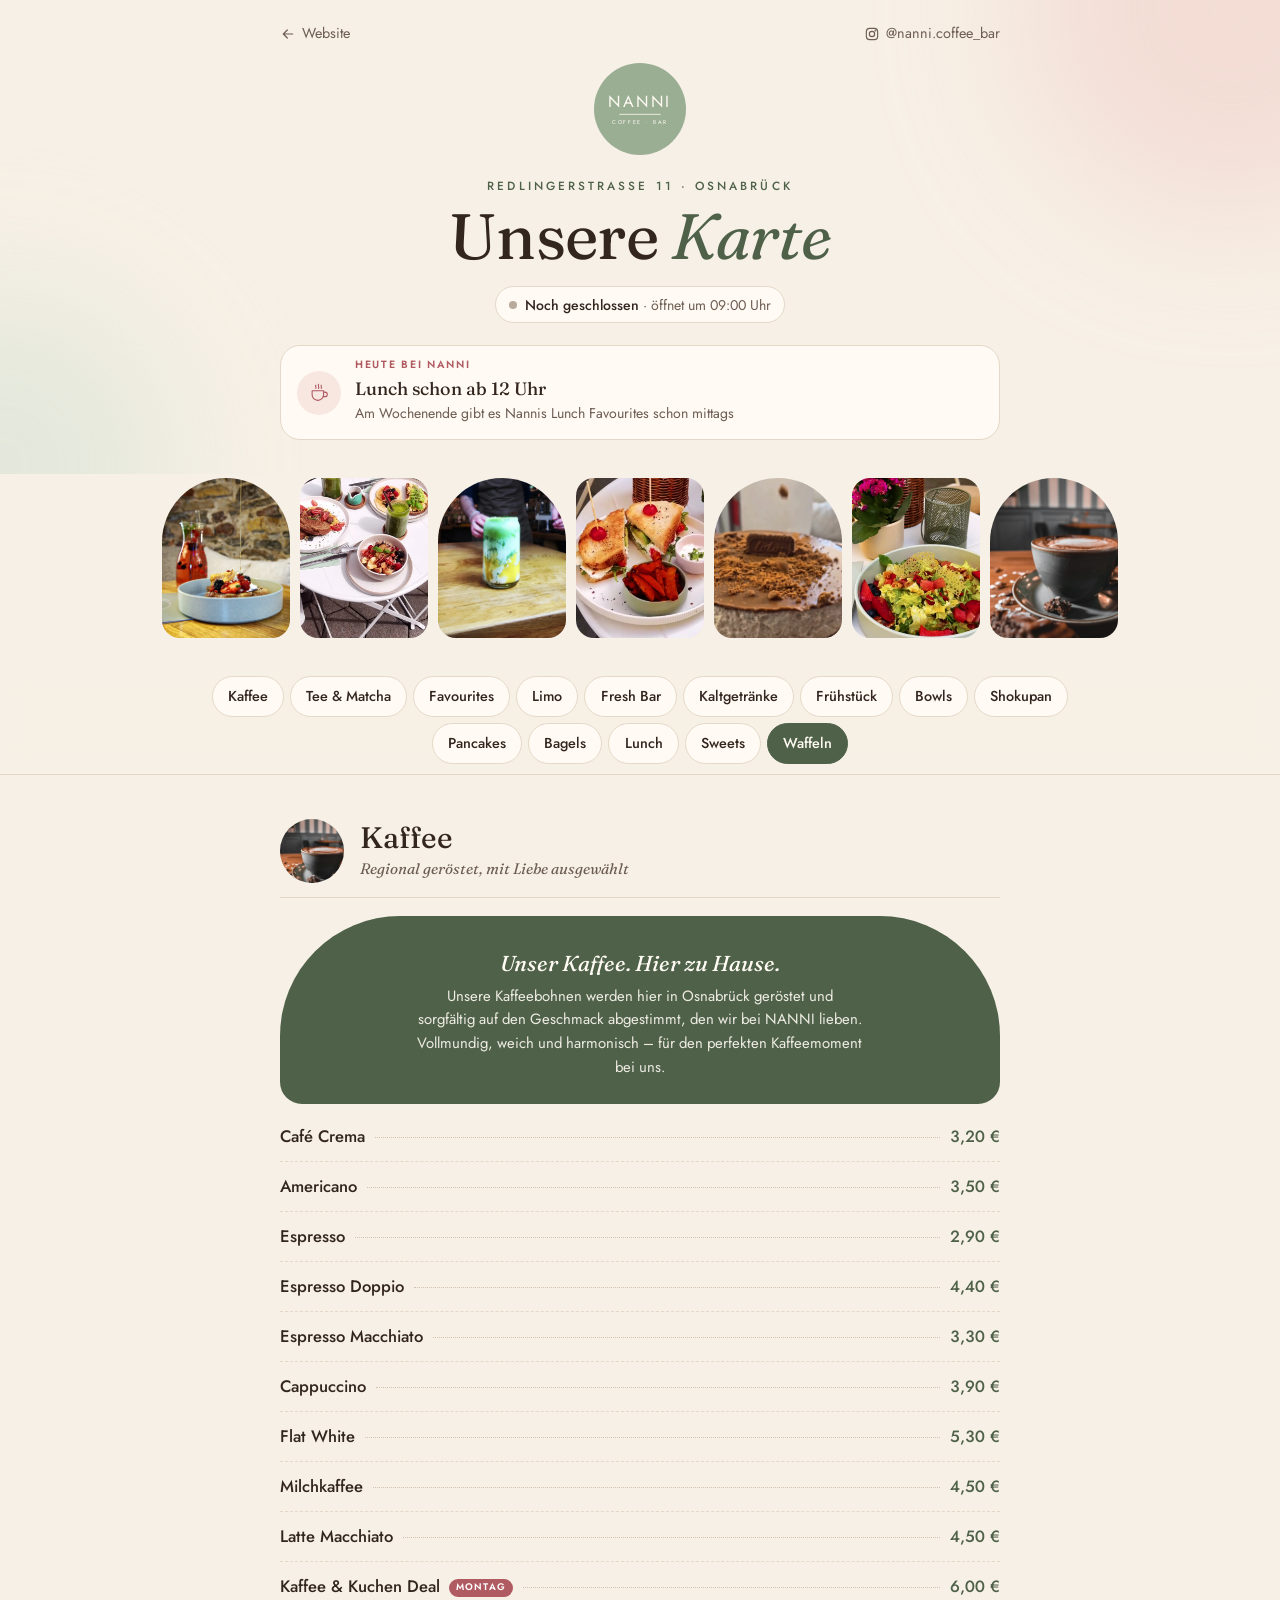
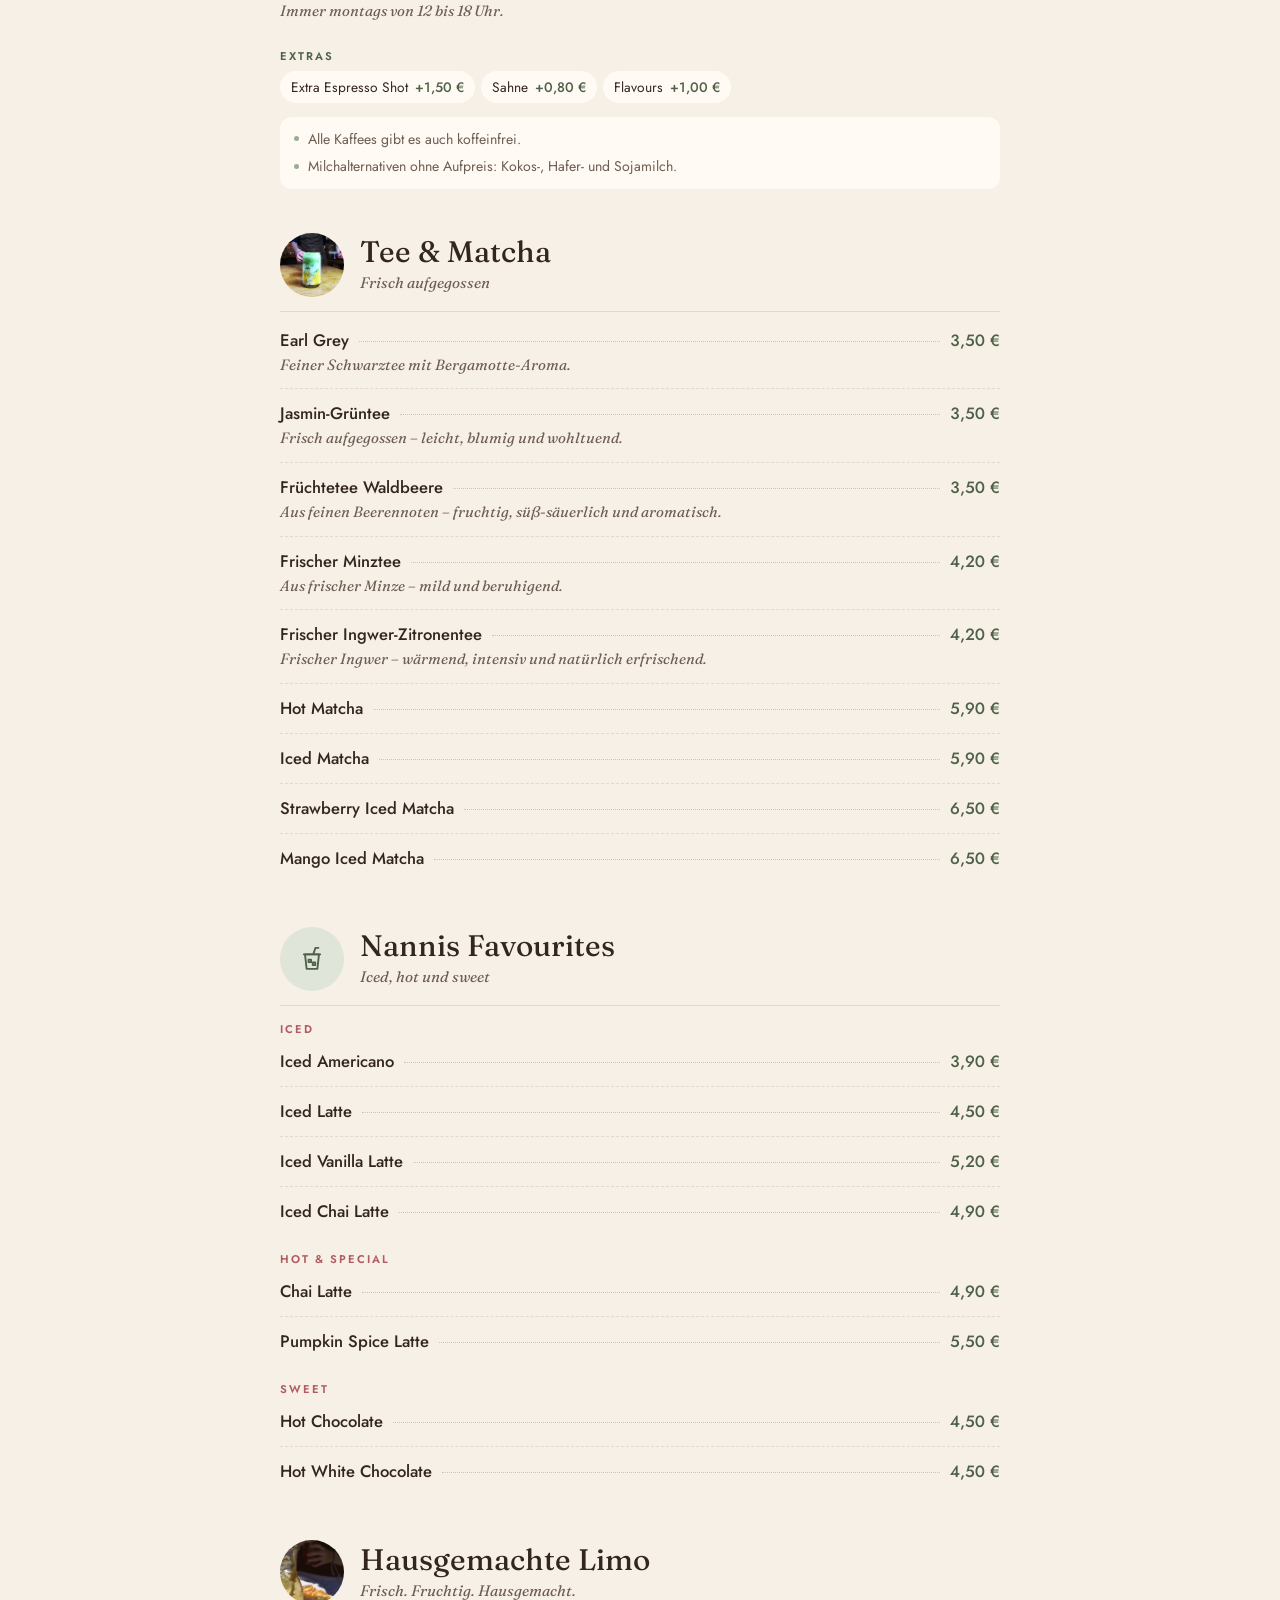
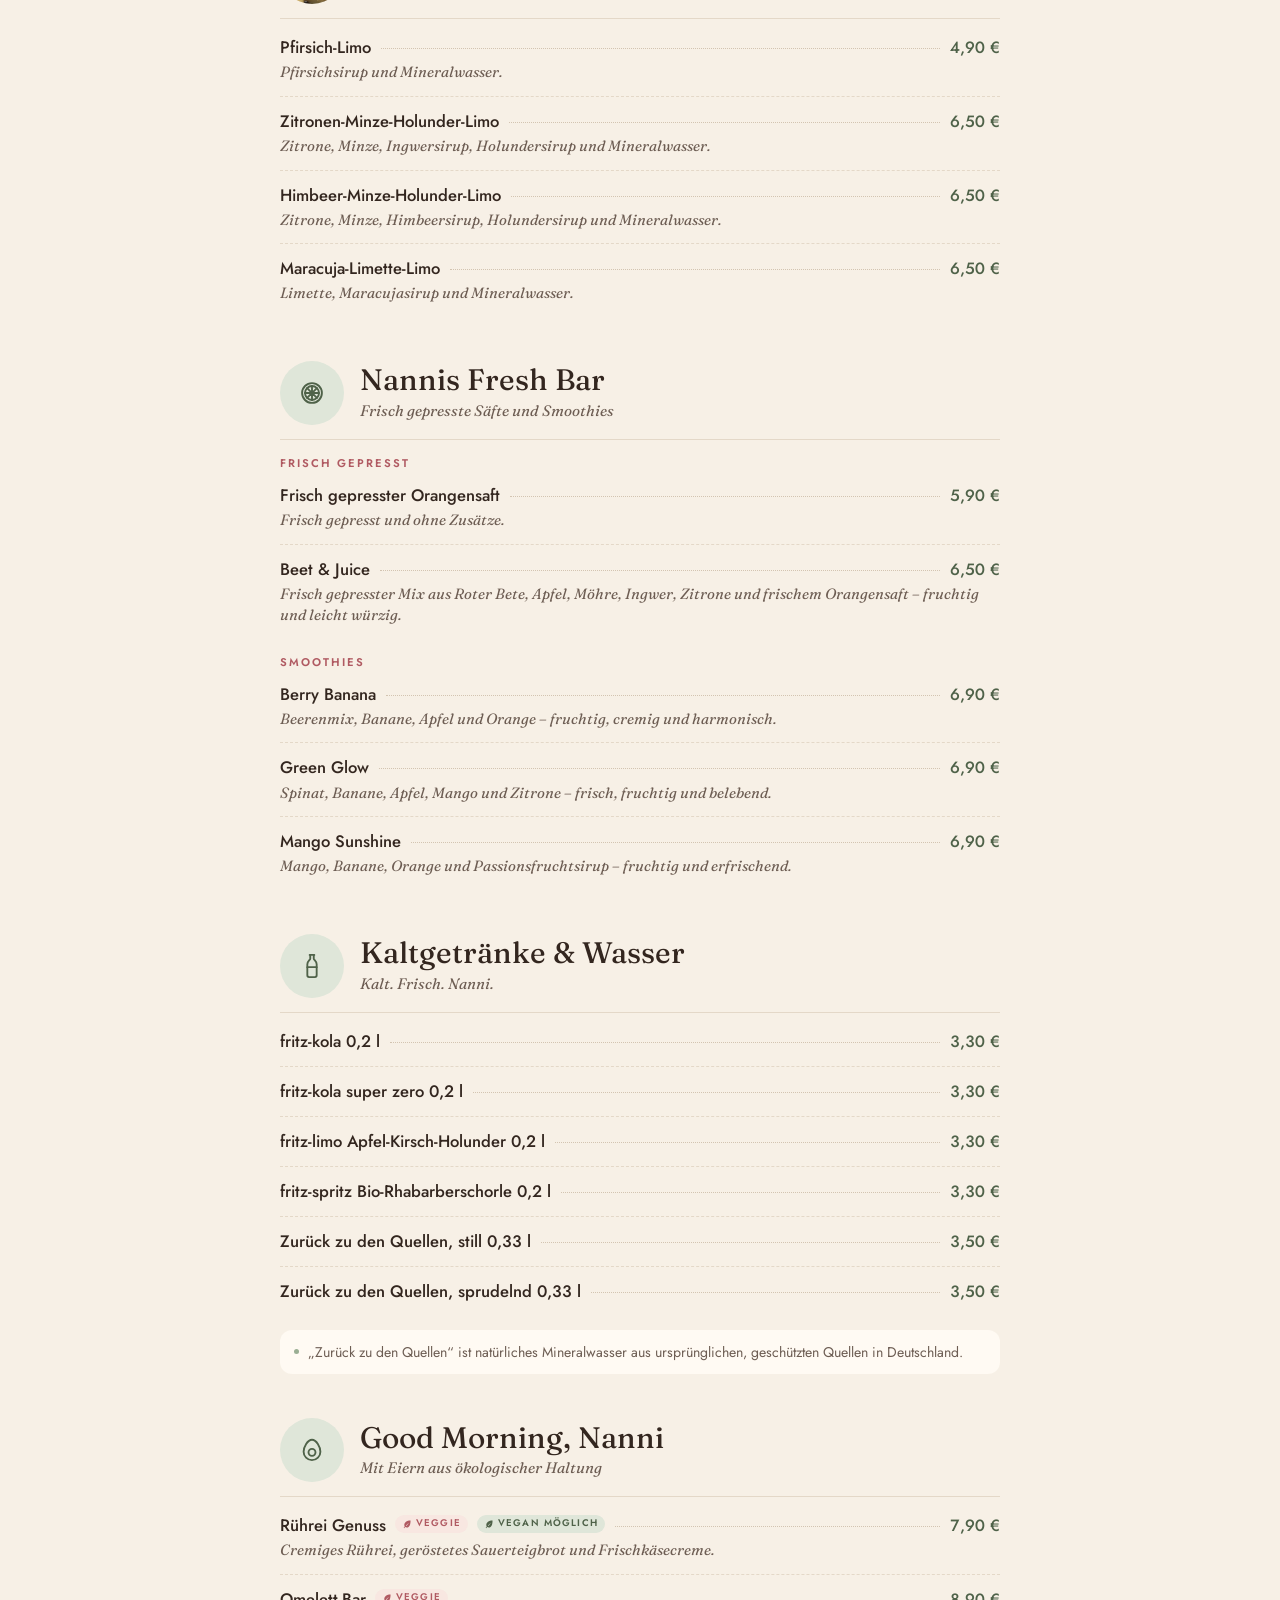
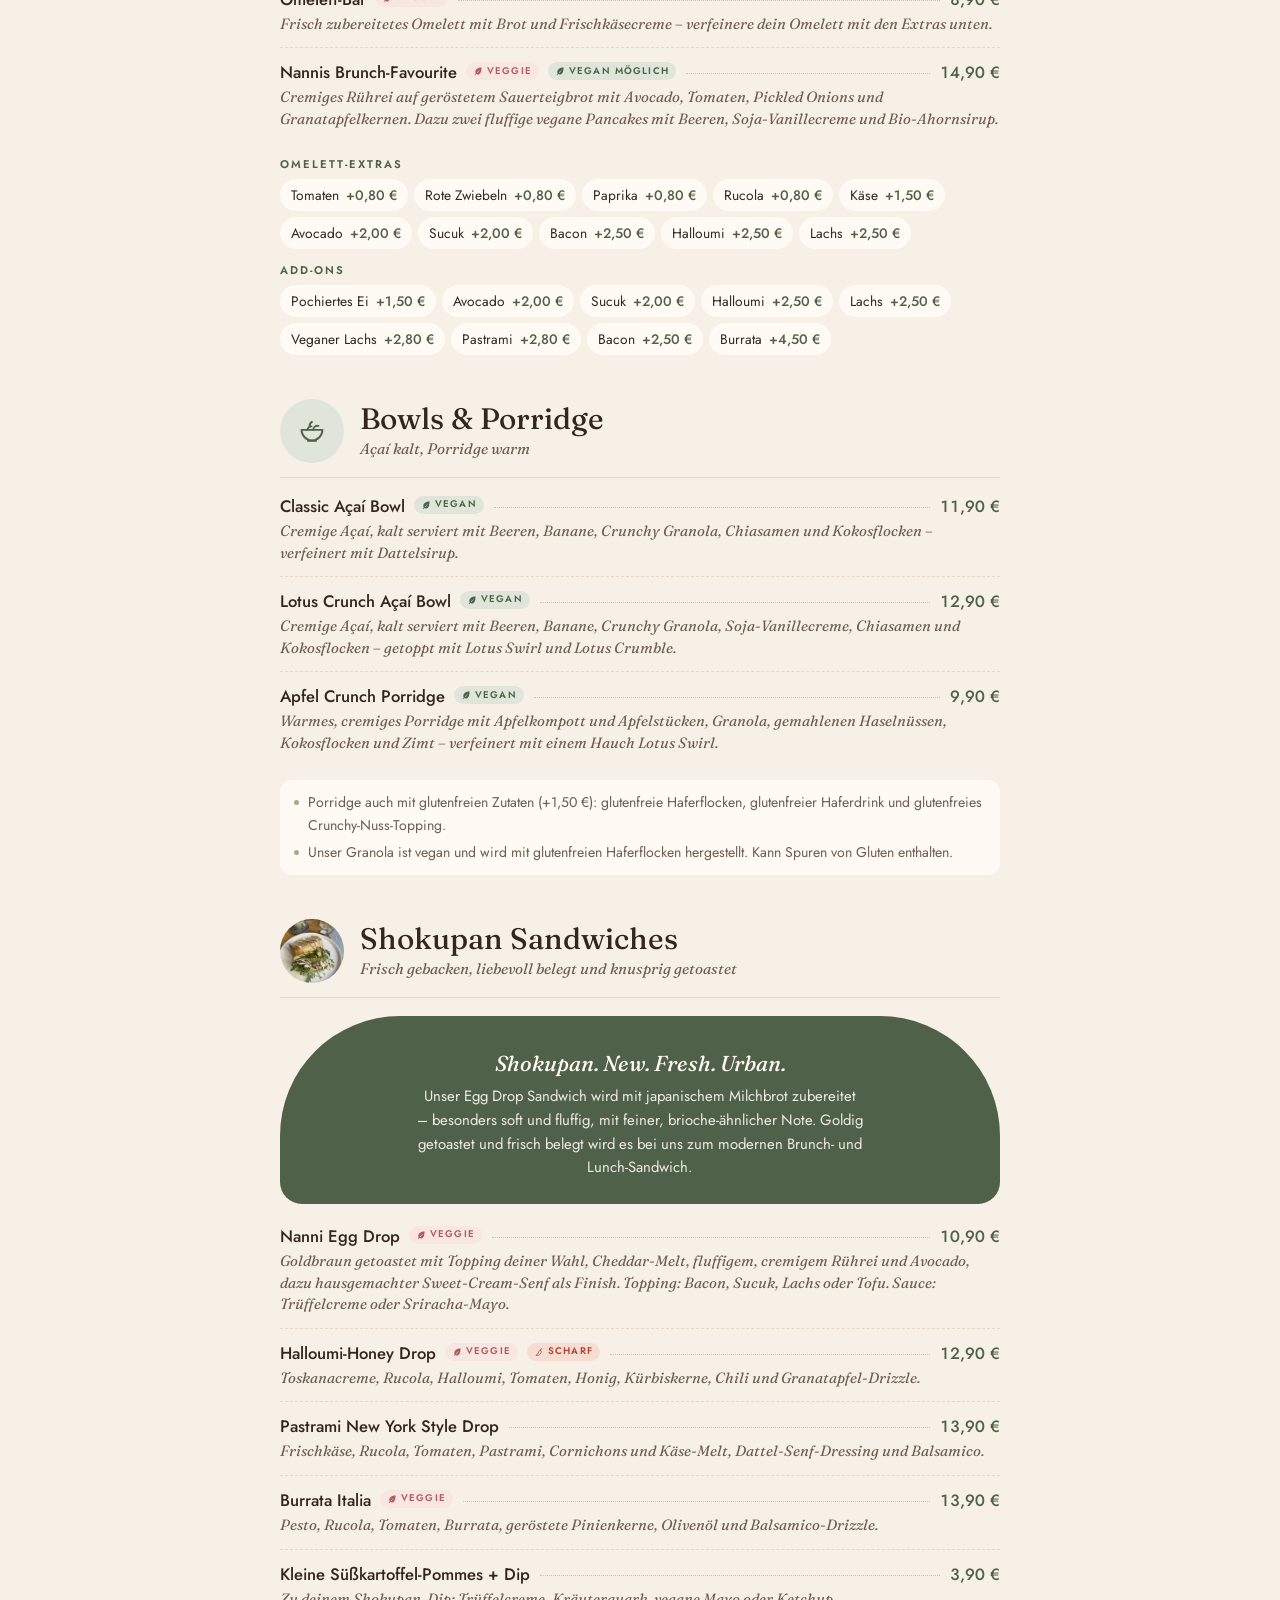
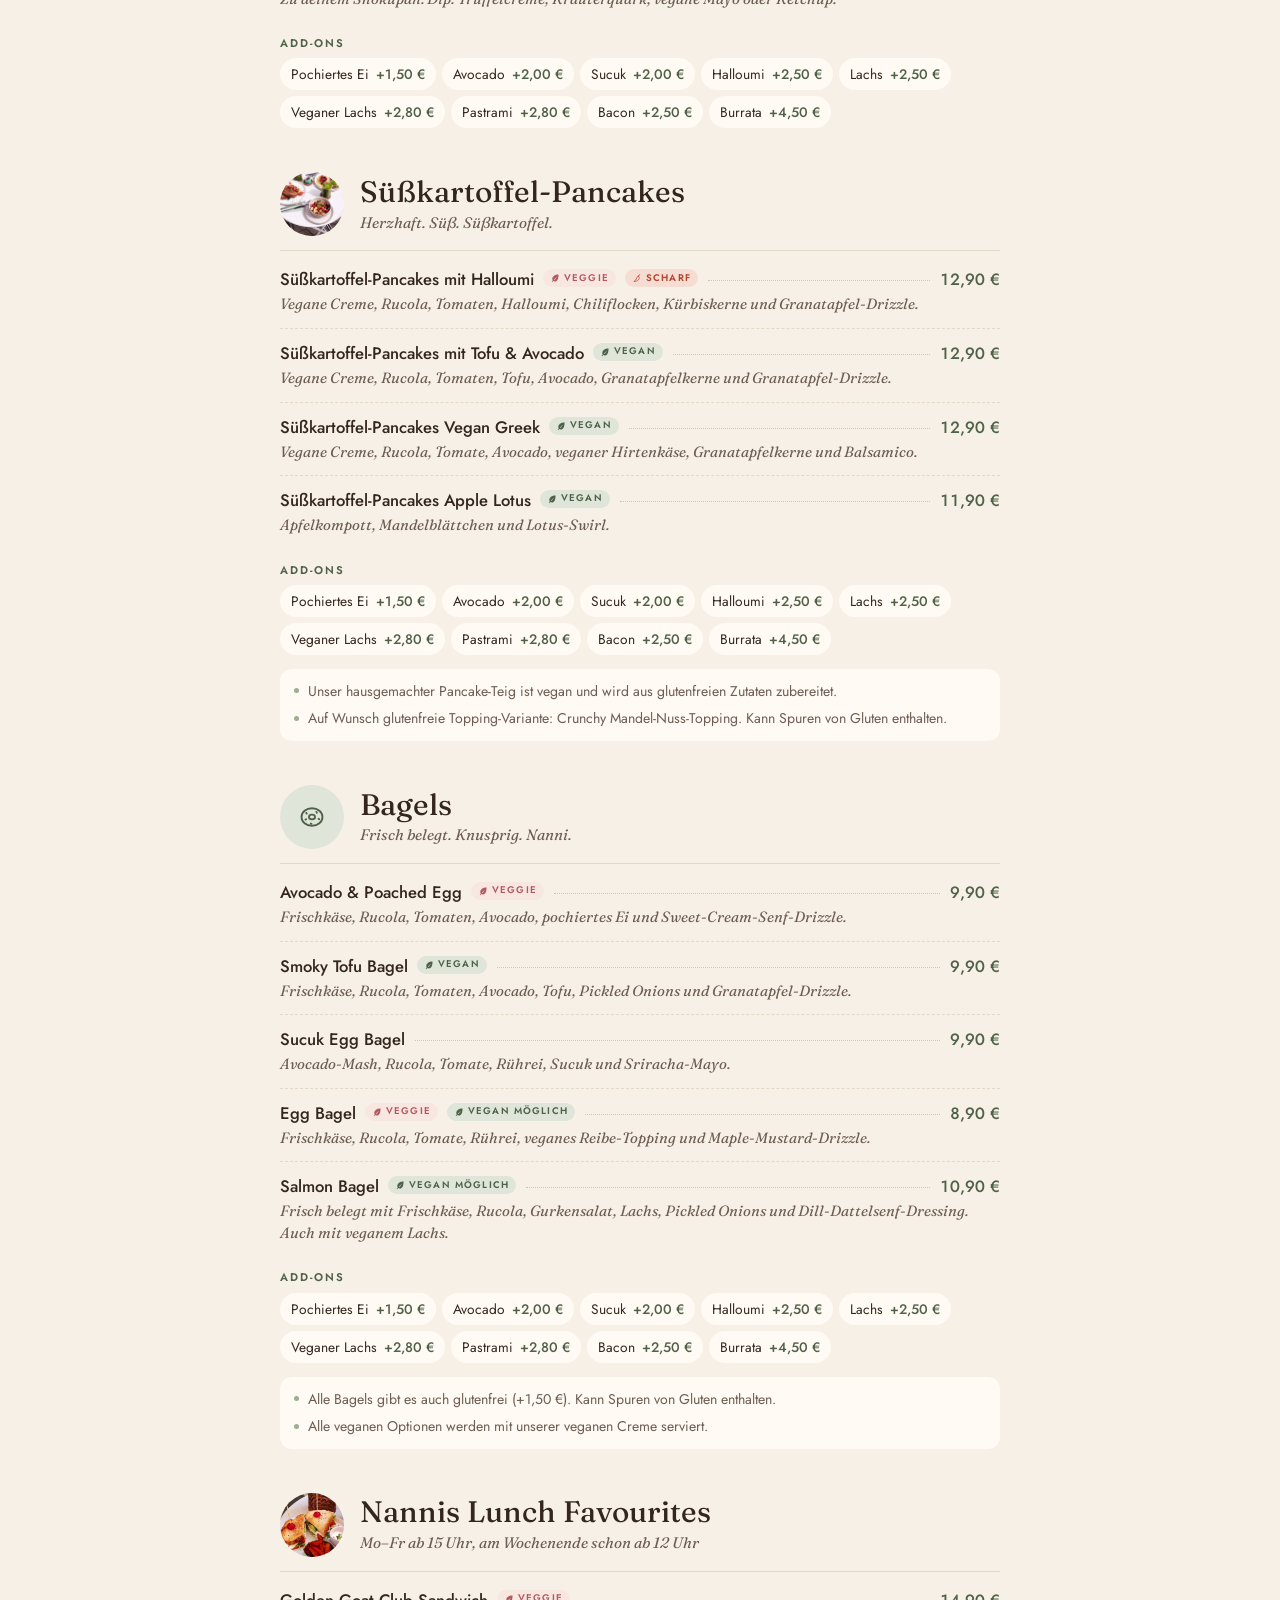
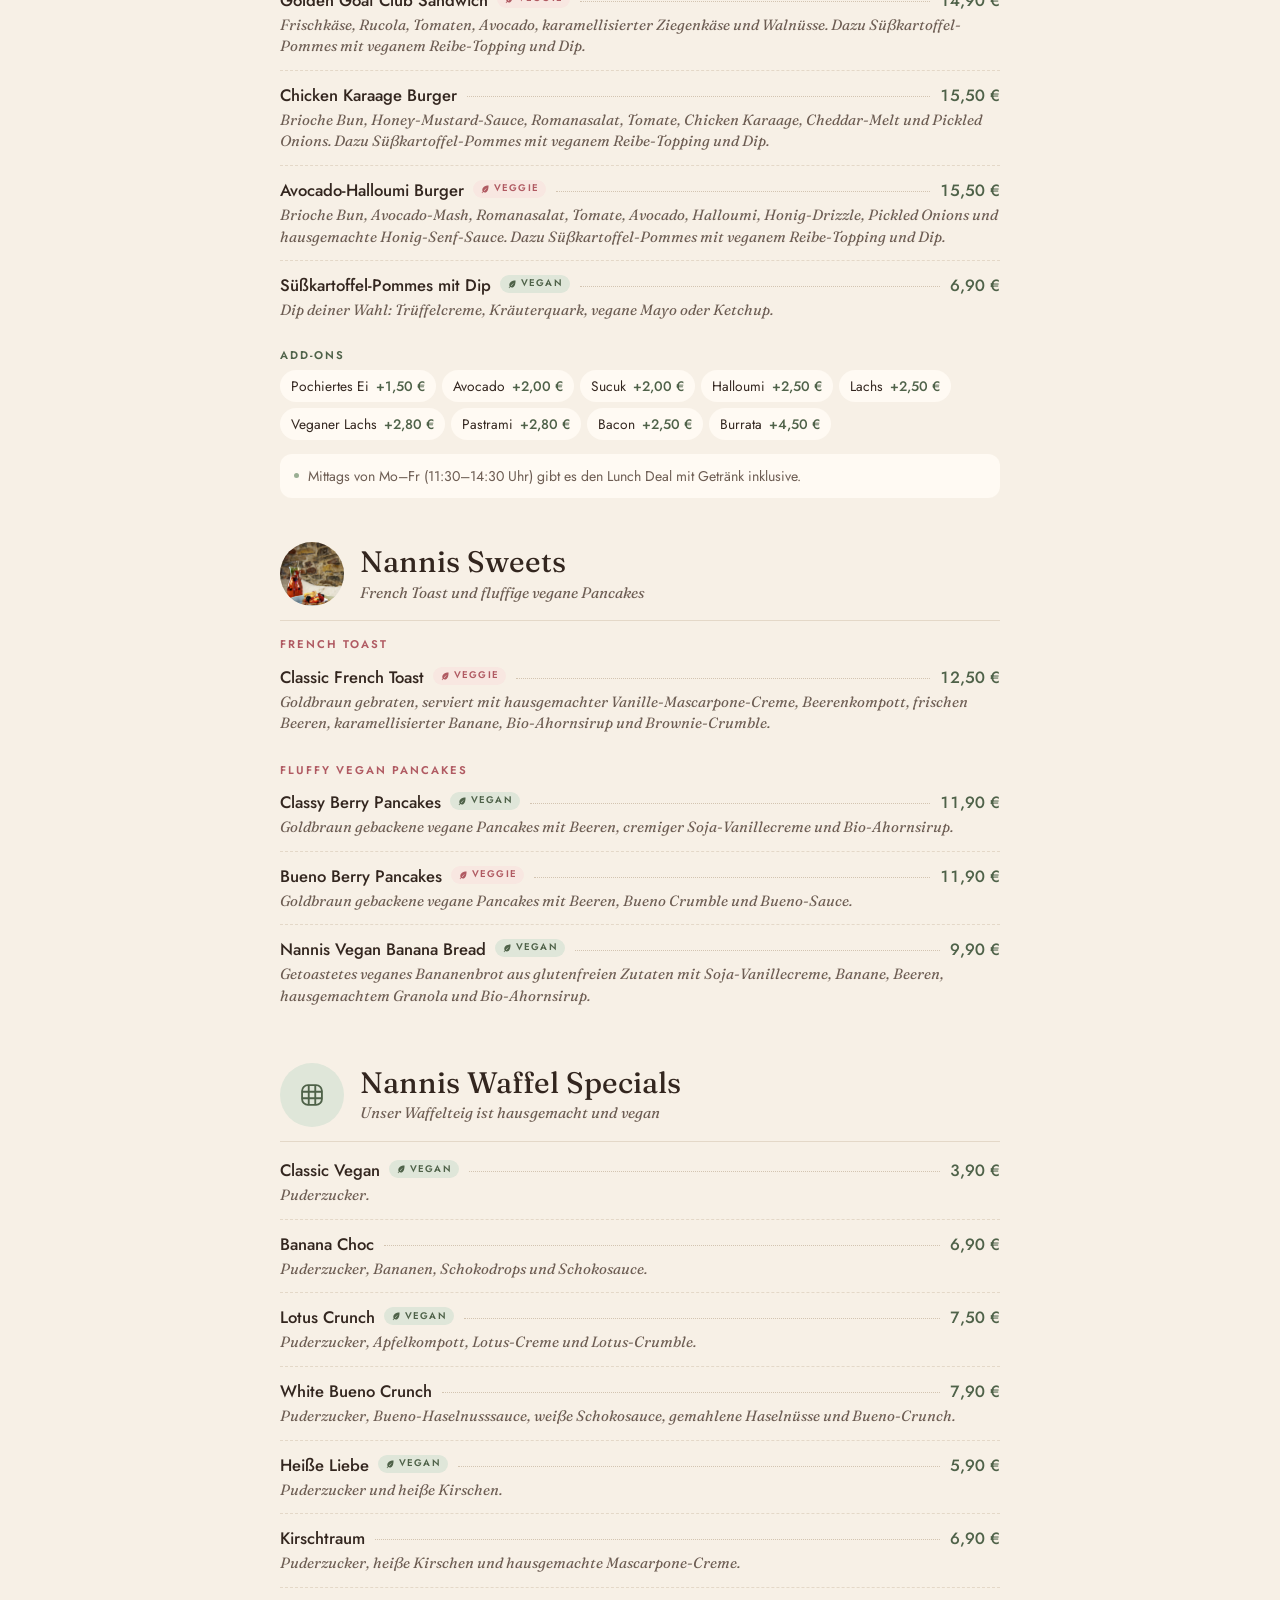
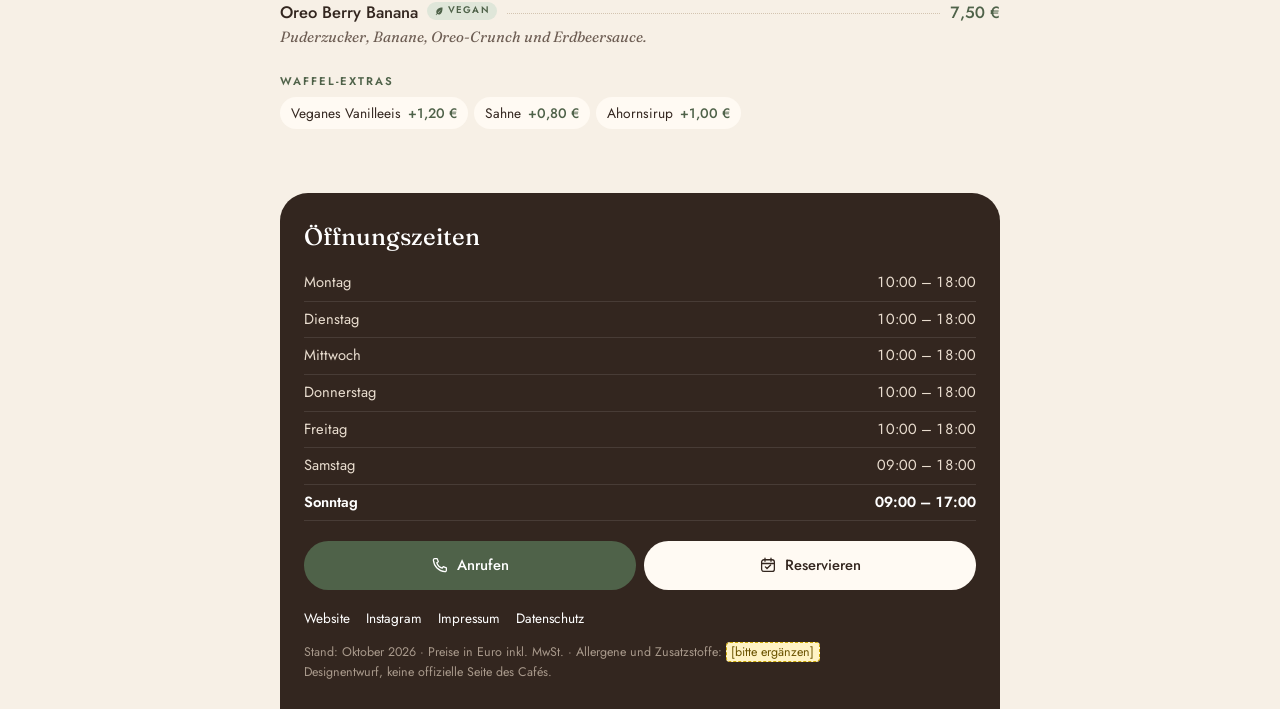
==== tisch/index.html @ dd5cb03d "Weiterleitung /tisch/ für die Tischsticker (QR + NFC) Co-Authored-By: Claude Opus 5.5 <noreply@anthr" ====
<!doctype html>
<html lang="de">
<head>
<meta charset="utf-8">
<meta name="viewport" content="width=device-width, initial-scale=1">
<meta name="robots" content="noindex">
<title>NANNI · Speisekarte</title>
<!--
  Weiterleitung für die Tischsticker (QR-Code + NFC).
  Der Sticker zeigt IMMER auf diese Adresse:
    https://madissna09-arch.github.io/nanni-coffee-bar/tisch/
  Wenn die Karte später woanders liegt, nur ZIEL unten an allen drei Stellen ändern.
  Diese Datei und das Repository nie löschen oder umbenennen, sonst funktionieren die Sticker nicht mehr.
-->
<meta http-equiv="refresh" content="0; url=https://madissna09-arch.github.io/nanni-coffee-bar/karte.html">
<link rel="canonical" href="https://madissna09-arch.github.io/nanni-coffee-bar/karte.html">
<script>location.replace("https://madissna09-arch.github.io/nanni-coffee-bar/karte.html" + location.hash);</script>
<style>
body{margin:0;min-height:100vh;display:flex;align-items:center;justify-content:center;background:#f7f0e6;color:#33261f;font-family:"Jost","Segoe UI",system-ui,sans-serif;text-align:center;padding:24px;box-sizing:border-box}
a{color:#4f6249;font-weight:500}
</style>
</head>
<body>
<p>Die Karte wird geöffnet …<br><a href="https://madissna09-arch.github.io/nanni-coffee-bar/karte.html">Hier tippen, falls nichts passiert</a></p>
</body>
</html>
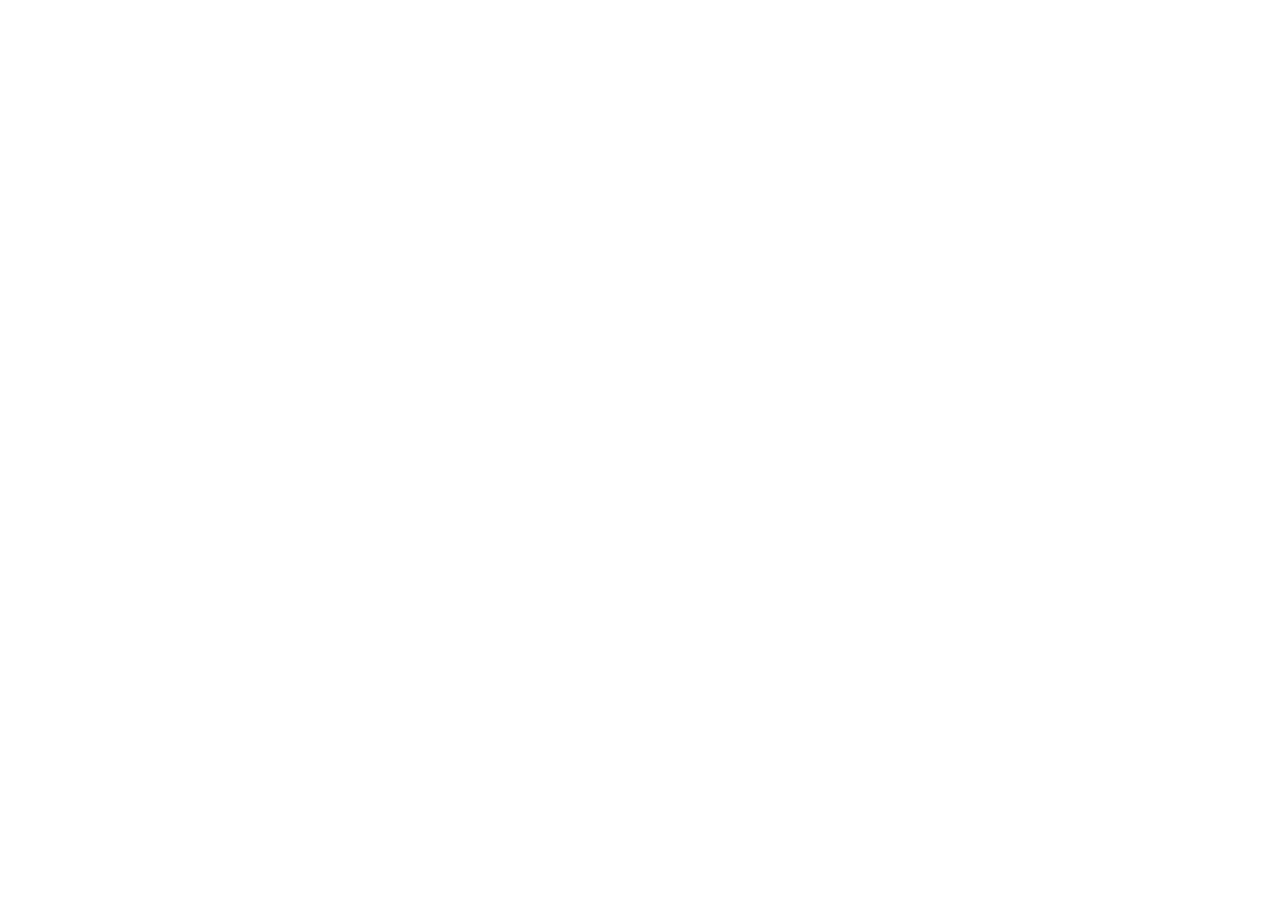
==== commit 74695bb3: "Tischsticker-Weiterleitung auf tabview.netlify.app umgestellt Co-Authored-By: Claude Opus 5.5 <norep" ====
--- a/tisch/index.html
+++ b/tisch/index.html
@@ -12,15 +12,15 @@
   Wenn die Karte später woanders liegt, nur ZIEL unten an allen drei Stellen ändern.
   Diese Datei und das Repository nie löschen oder umbenennen, sonst funktionieren die Sticker nicht mehr.
 -->
-<meta http-equiv="refresh" content="0; url=https://madissna09-arch.github.io/nanni-coffee-bar/karte.html">
-<link rel="canonical" href="https://madissna09-arch.github.io/nanni-coffee-bar/karte.html">
-<script>location.replace("https://madissna09-arch.github.io/nanni-coffee-bar/karte.html" + location.hash);</script>
+<meta http-equiv="refresh" content="0; url=https://tabview.netlify.app/">
+<link rel="canonical" href="https://tabview.netlify.app/">
+<script>location.replace("https://tabview.netlify.app/" + location.hash);</script>
 <style>
 body{margin:0;min-height:100vh;display:flex;align-items:center;justify-content:center;background:#f7f0e6;color:#33261f;font-family:"Jost","Segoe UI",system-ui,sans-serif;text-align:center;padding:24px;box-sizing:border-box}
 a{color:#4f6249;font-weight:500}
 </style>
 </head>
 <body>
-<p>Die Karte wird geöffnet …<br><a href="https://madissna09-arch.github.io/nanni-coffee-bar/karte.html">Hier tippen, falls nichts passiert</a></p>
+<p>Die Karte wird geöffnet …<br><a href="https://tabview.netlify.app/">Hier tippen, falls nichts passiert</a></p>
 </body>
 </html>
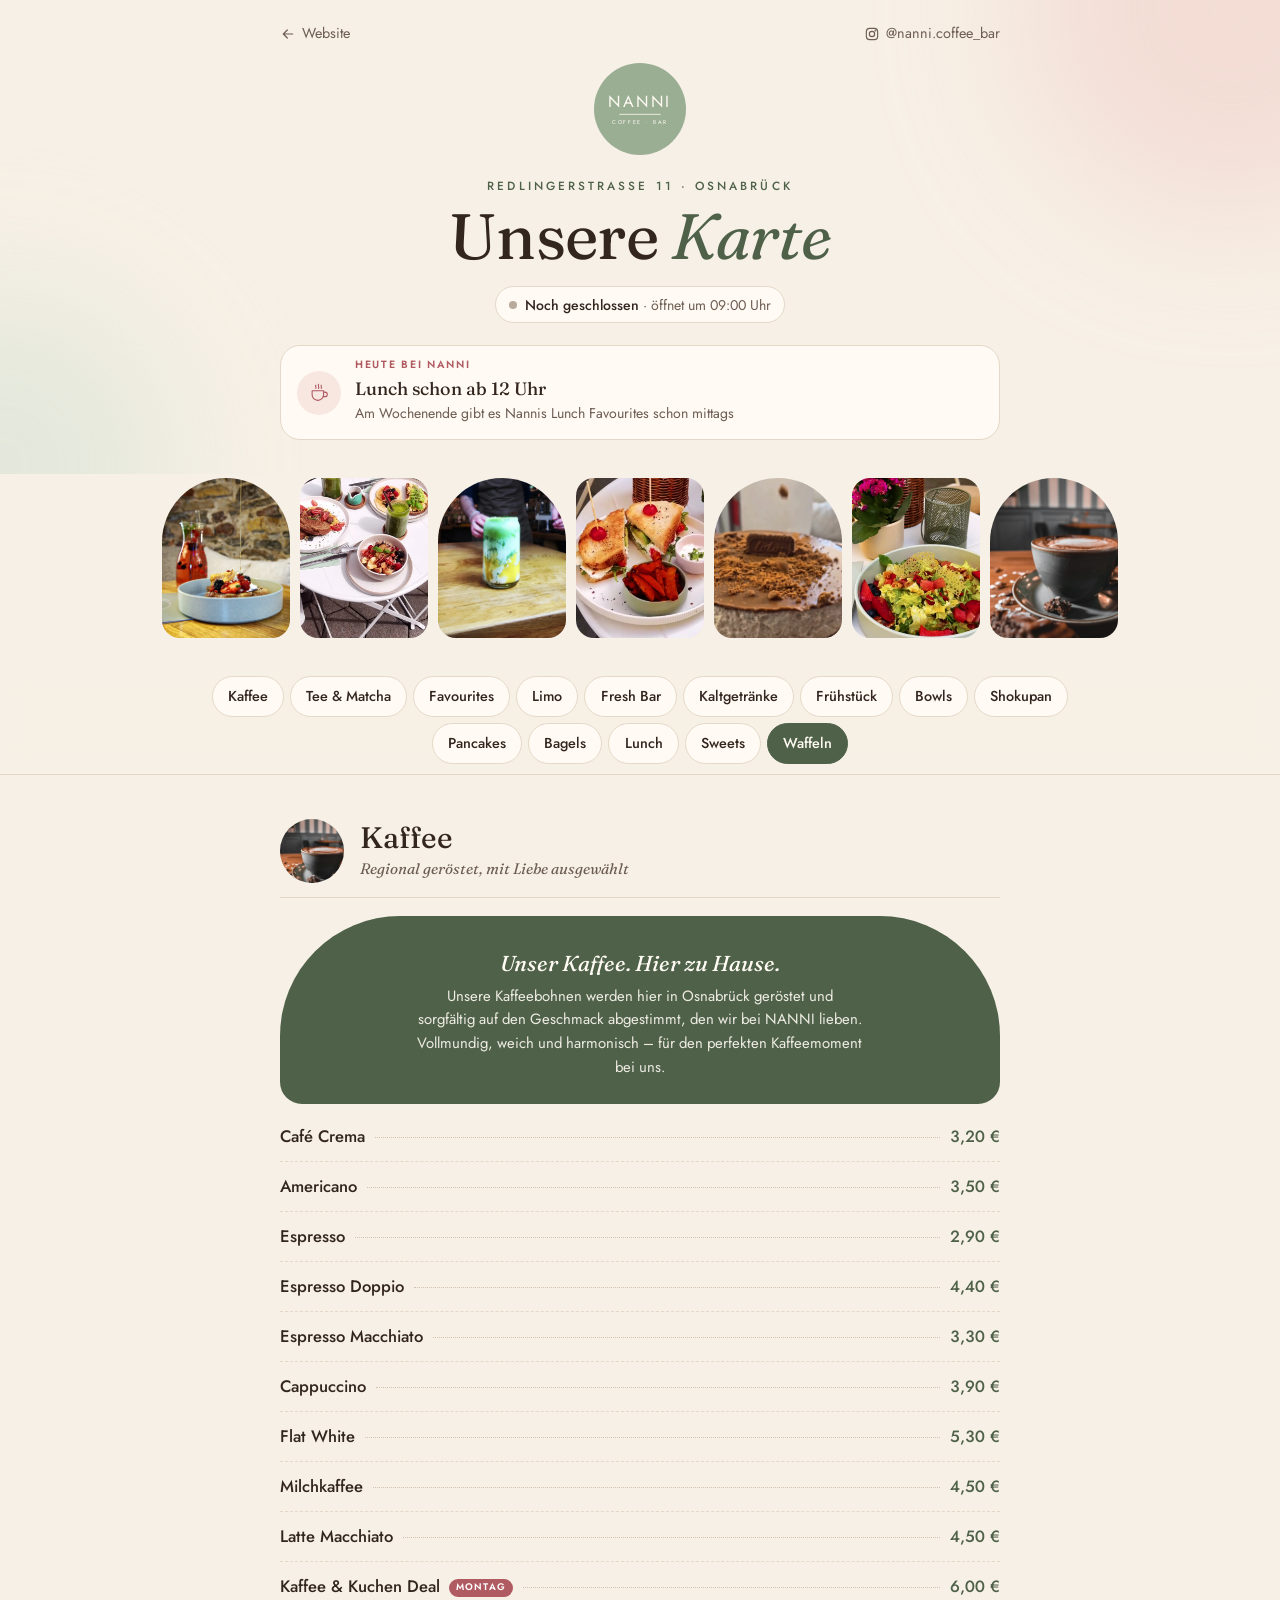
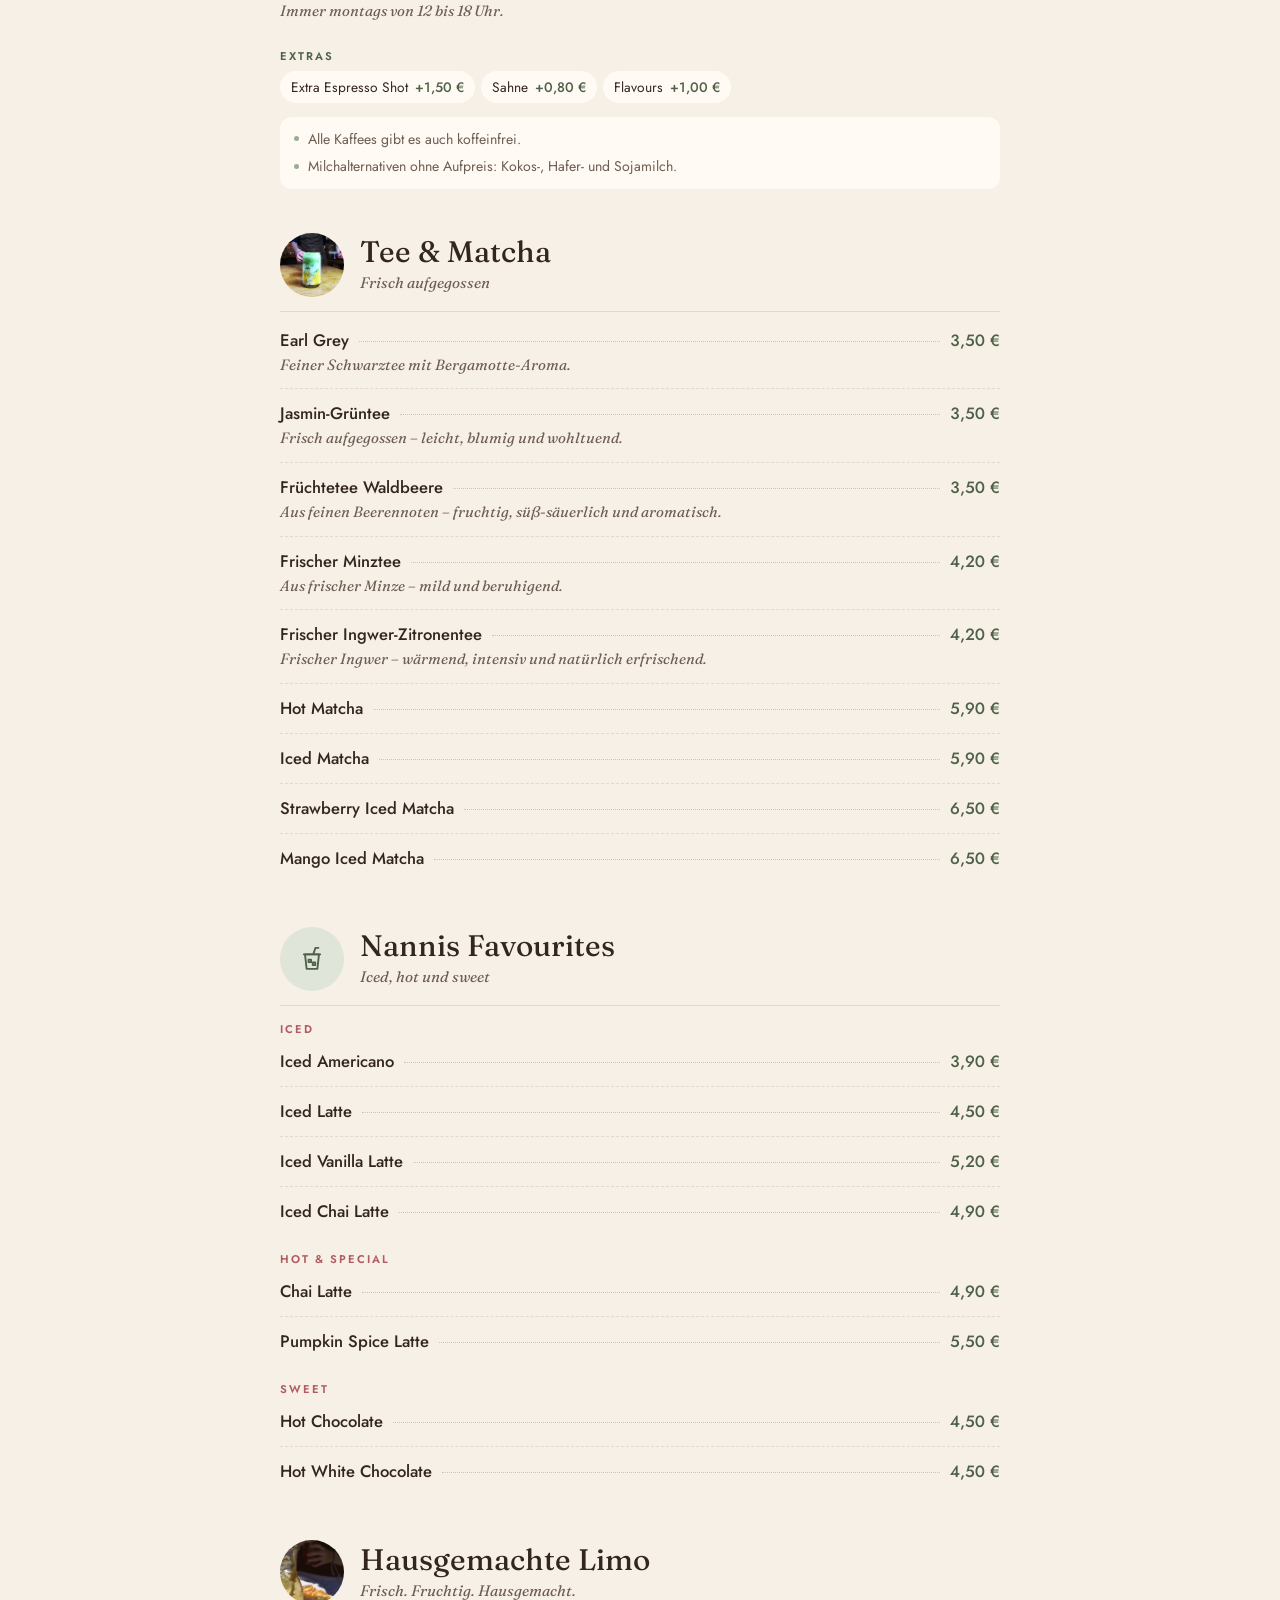
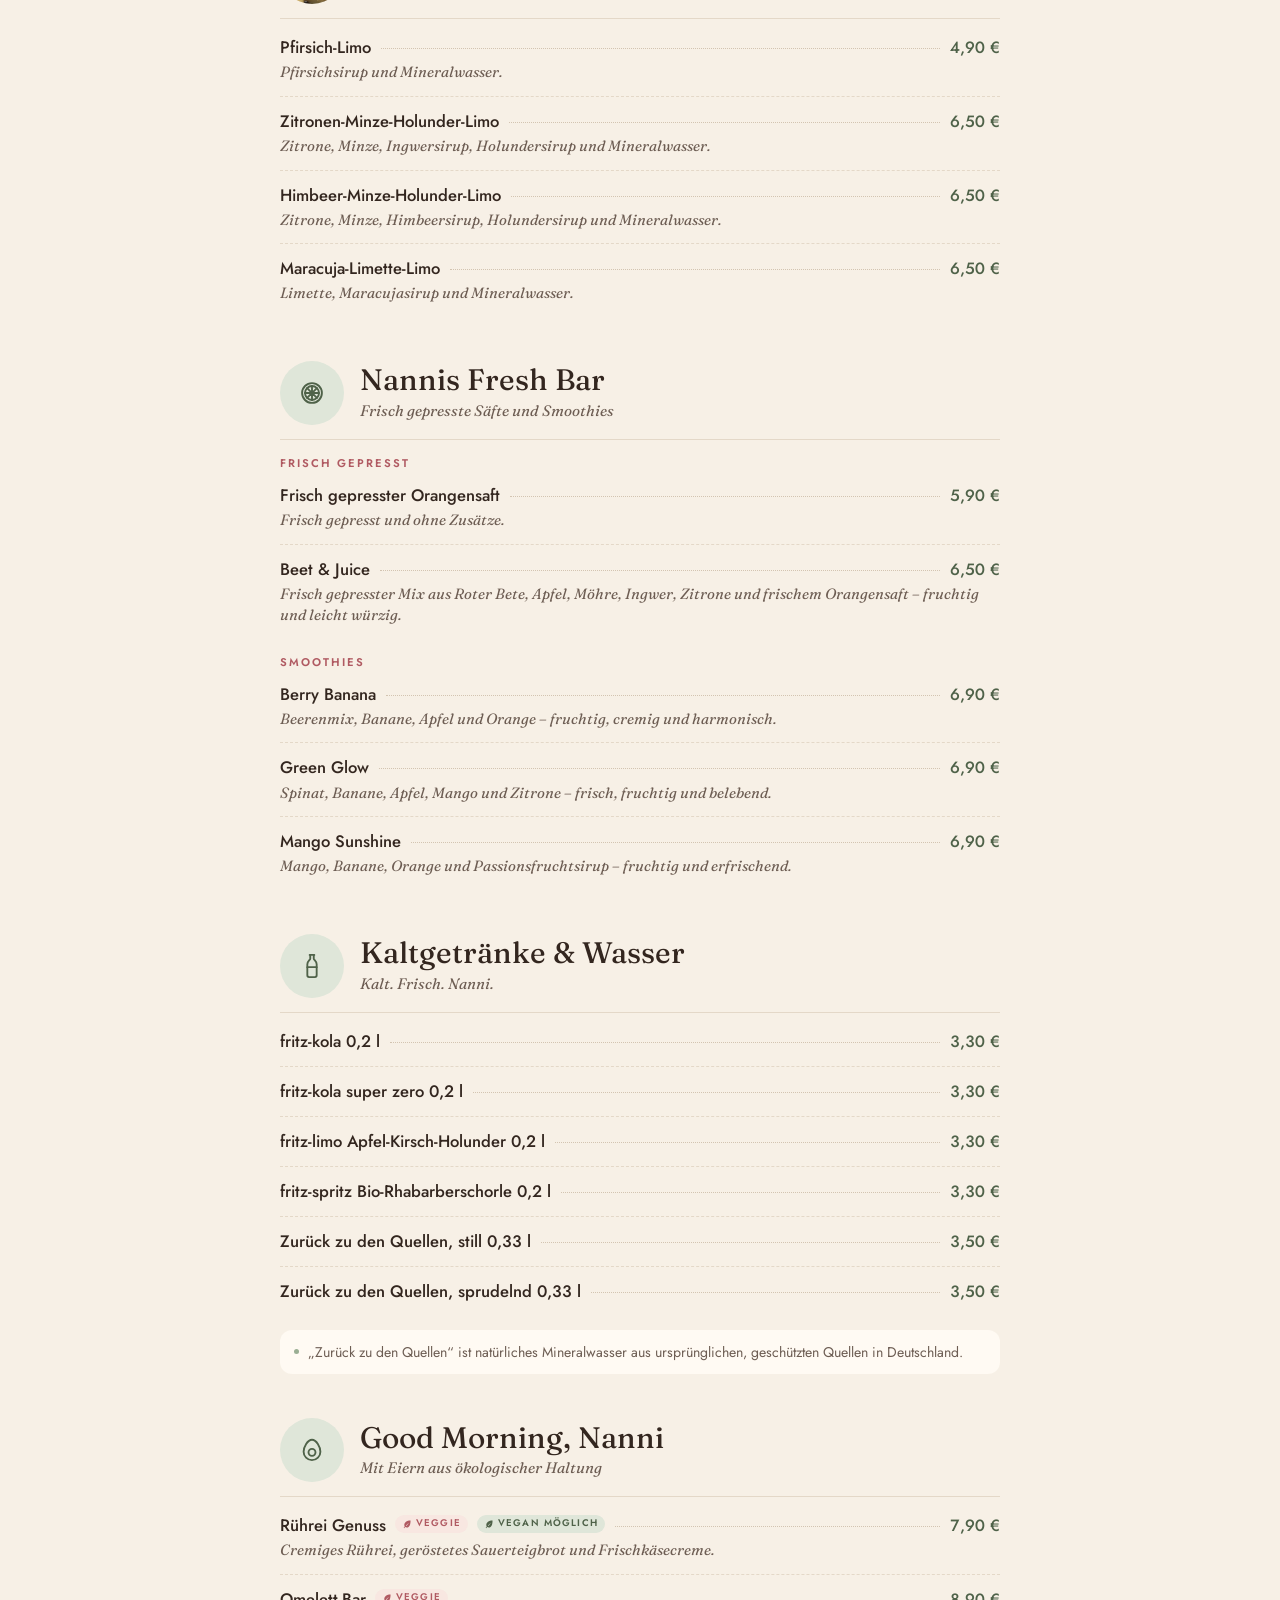
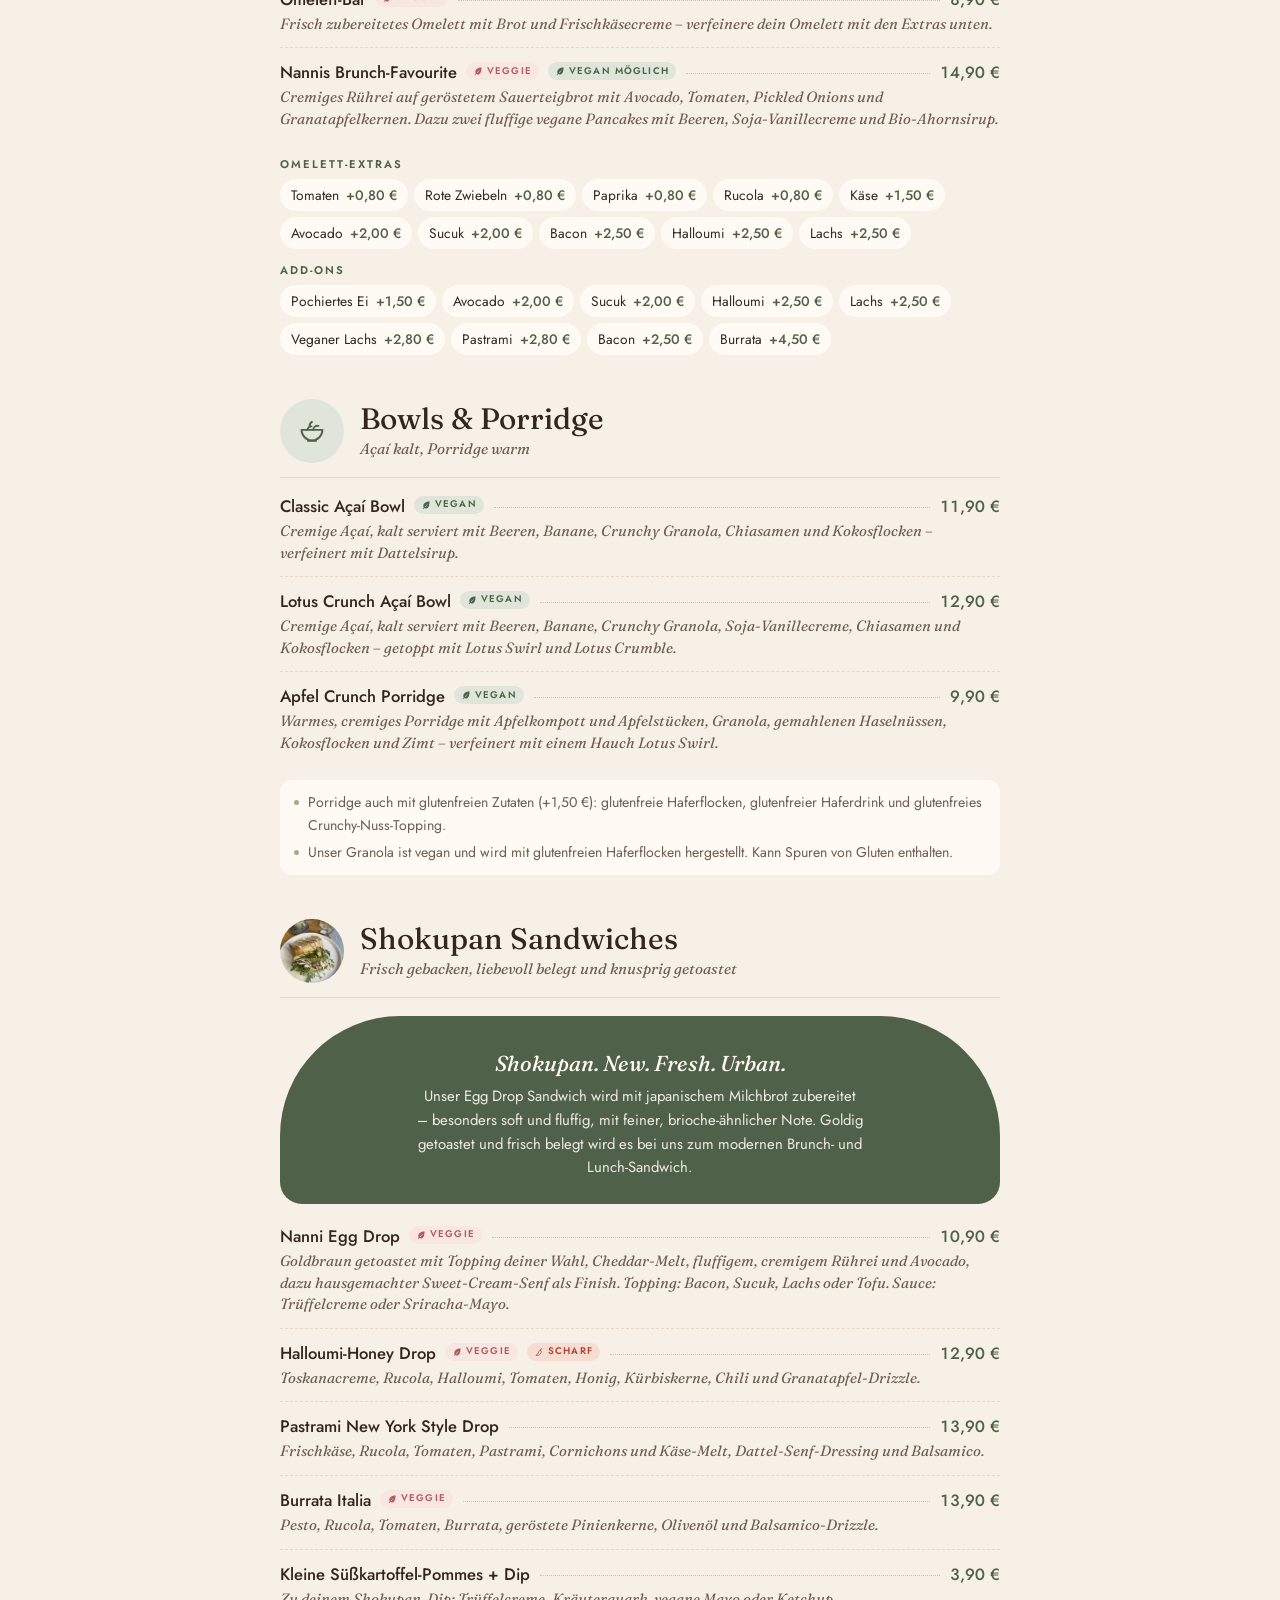
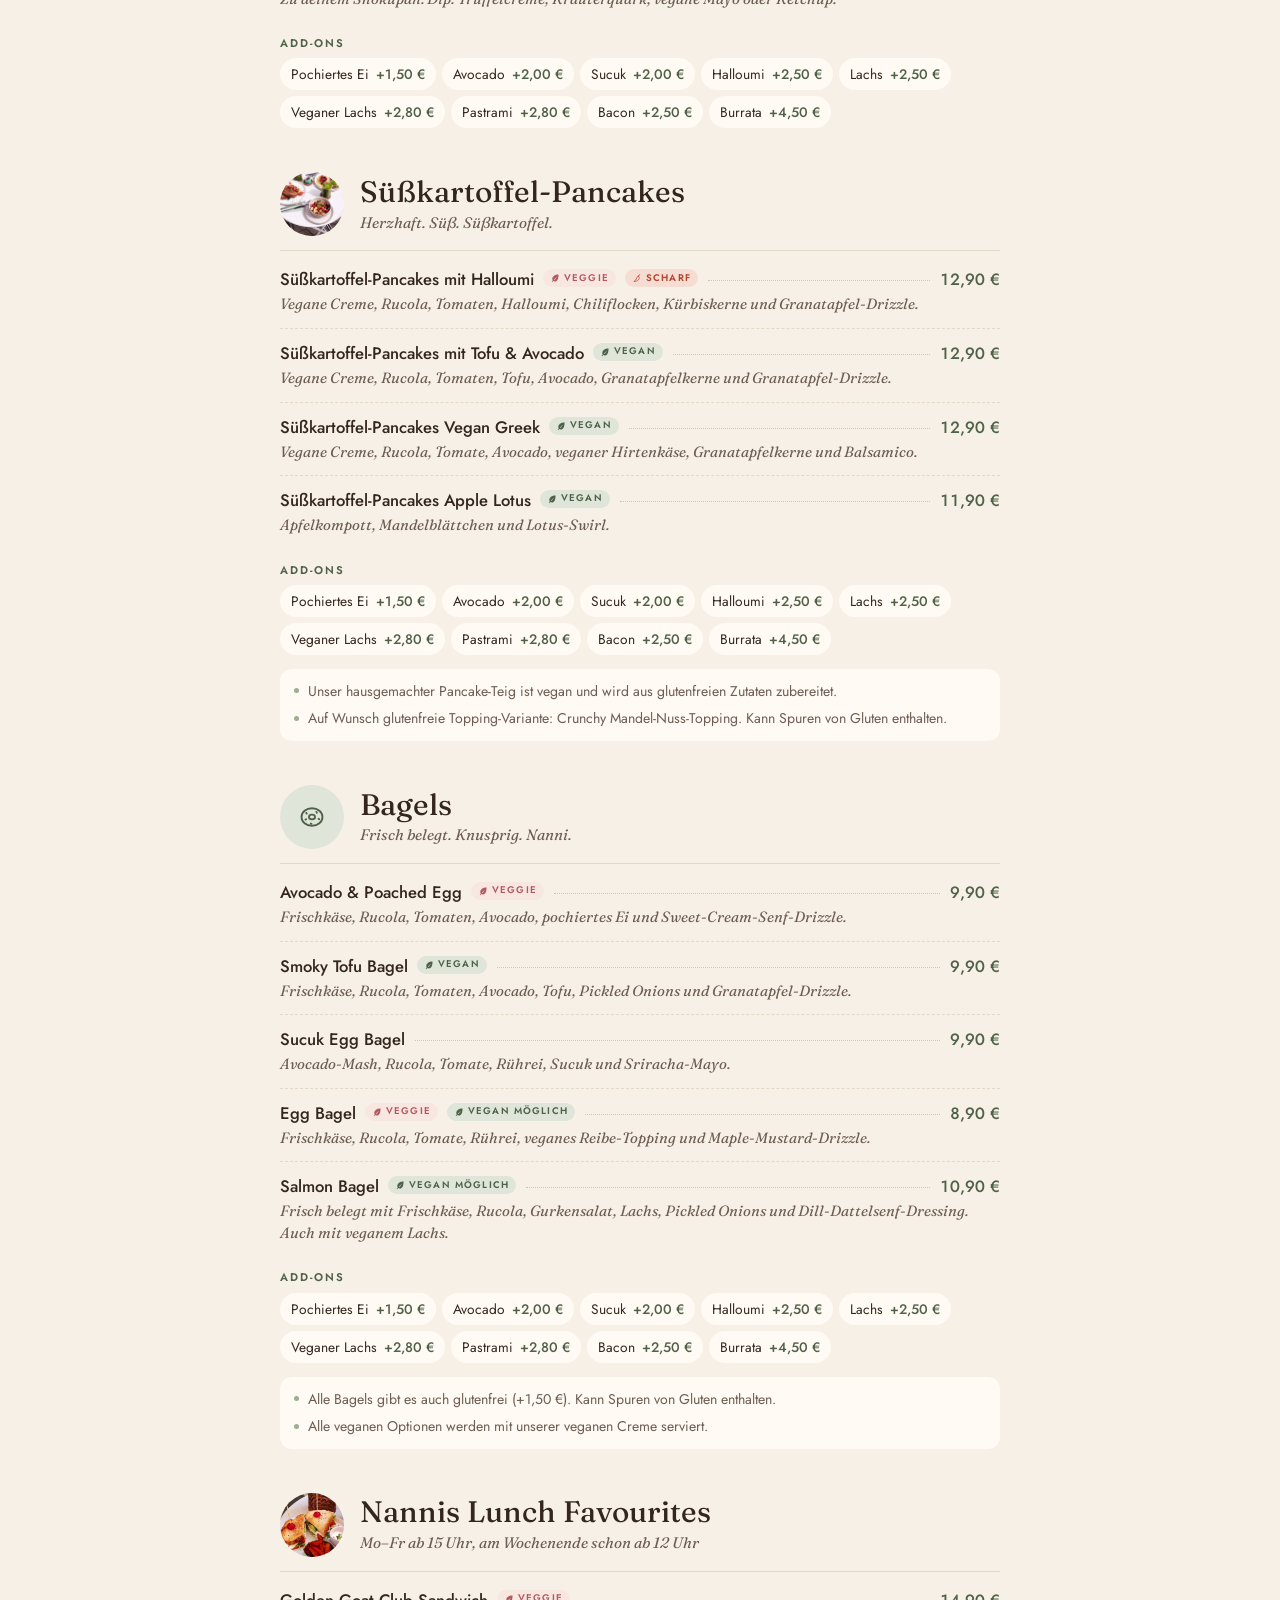
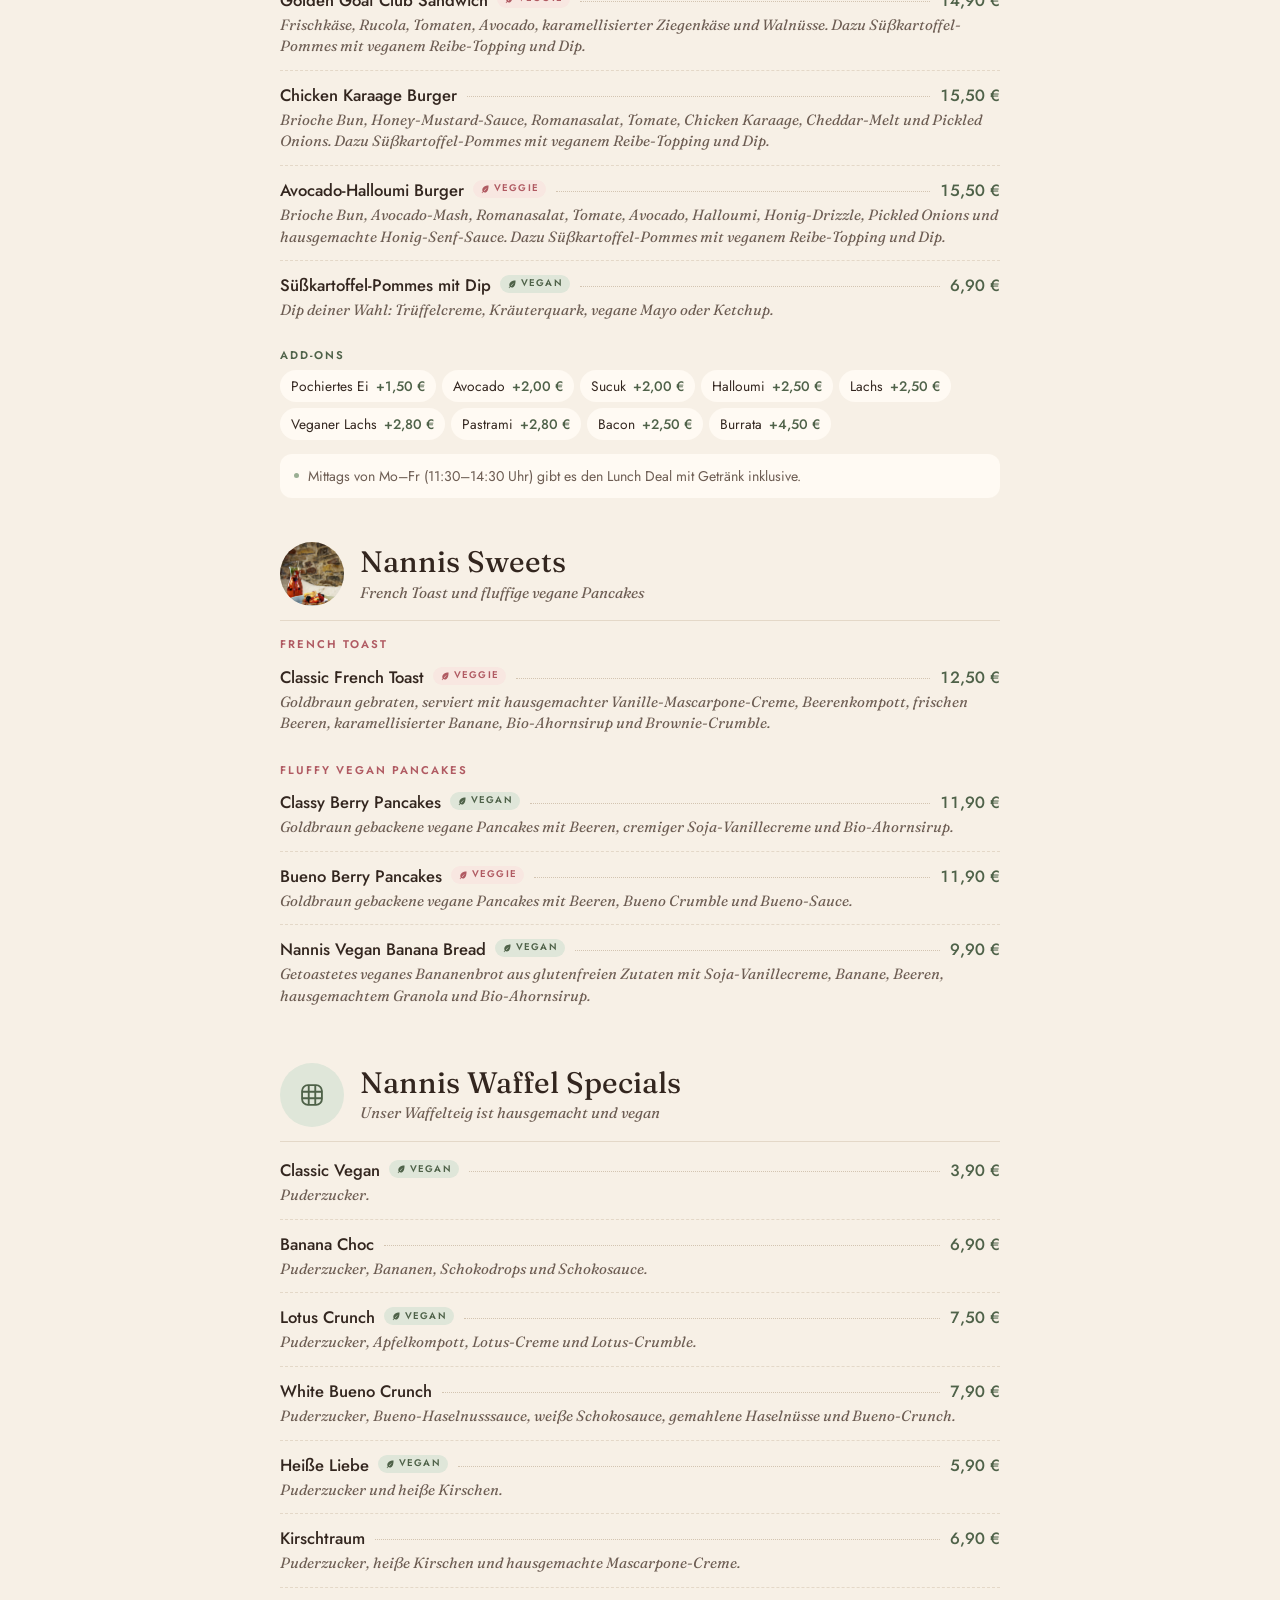
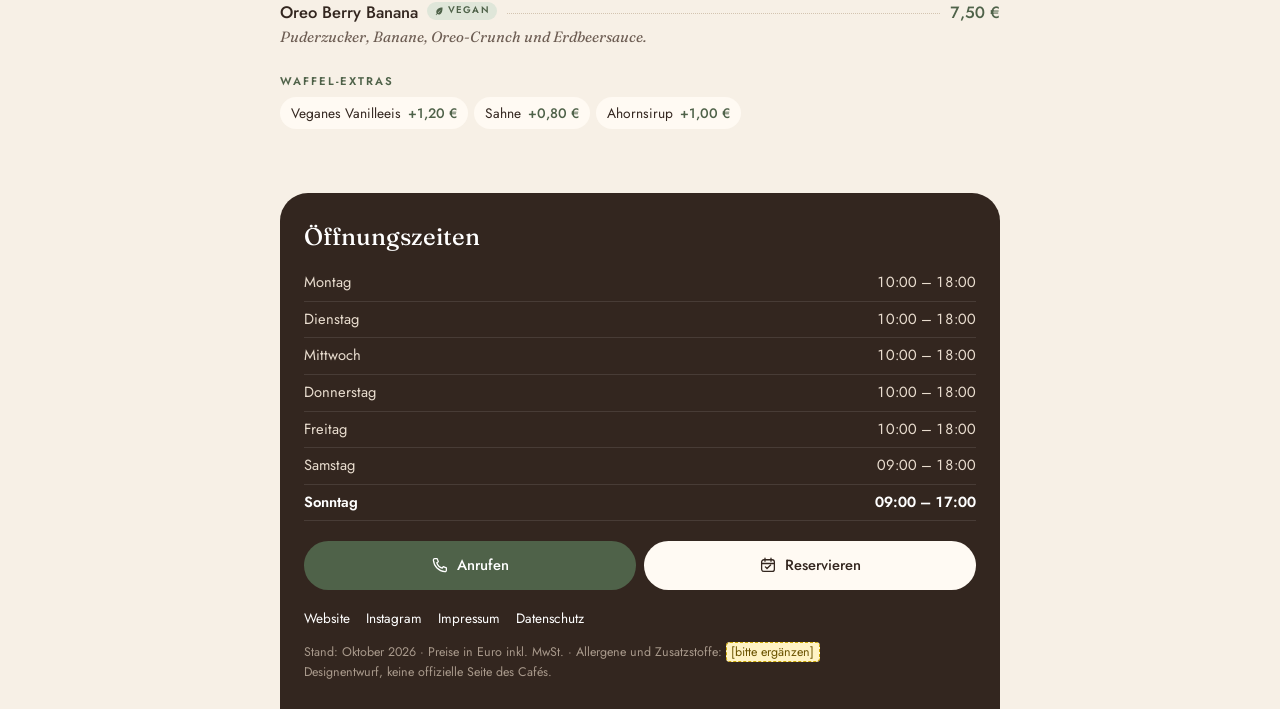
==== commit 3ac393b1: "Tischsticker leiten auf die Karte mit Bestellen am Tisch Das bisherige Ziel tabview.netlify.app war " ====
--- a/tisch/index.html
+++ b/tisch/index.html
@@ -9,18 +9,18 @@
   Weiterleitung für die Tischsticker (QR-Code + NFC).
   Der Sticker zeigt IMMER auf diese Adresse:
     https://madissna09-arch.github.io/nanni-coffee-bar/tisch/
-  Wenn die Karte später woanders liegt, nur ZIEL unten an allen drei Stellen ändern.
+  Wenn die Karte später woanders liegt, nur ZIEL unten an allen vier Stellen ändern.
   Diese Datei und das Repository nie löschen oder umbenennen, sonst funktionieren die Sticker nicht mehr.
 -->
-<meta http-equiv="refresh" content="0; url=https://tabview.netlify.app/">
-<link rel="canonical" href="https://tabview.netlify.app/">
-<script>location.replace("https://tabview.netlify.app/" + location.hash);</script>
+<meta http-equiv="refresh" content="0; url=https://madissna09-arch.github.io/nanni-coffee-bar/karte.html?t=03fa9f97df">
+<link rel="canonical" href="https://madissna09-arch.github.io/nanni-coffee-bar/karte.html?t=03fa9f97df">
+<script>location.replace("https://madissna09-arch.github.io/nanni-coffee-bar/karte.html?t=03fa9f97df" + location.hash);</script>
 <style>
 body{margin:0;min-height:100vh;display:flex;align-items:center;justify-content:center;background:#f7f0e6;color:#33261f;font-family:"Jost","Segoe UI",system-ui,sans-serif;text-align:center;padding:24px;box-sizing:border-box}
 a{color:#4f6249;font-weight:500}
 </style>
 </head>
 <body>
-<p>Die Karte wird geöffnet …<br><a href="https://tabview.netlify.app/">Hier tippen, falls nichts passiert</a></p>
+<p>Die Karte wird geöffnet …<br><a href="https://madissna09-arch.github.io/nanni-coffee-bar/karte.html?t=03fa9f97df">Hier tippen, falls nichts passiert</a></p>
 </body>
 </html>
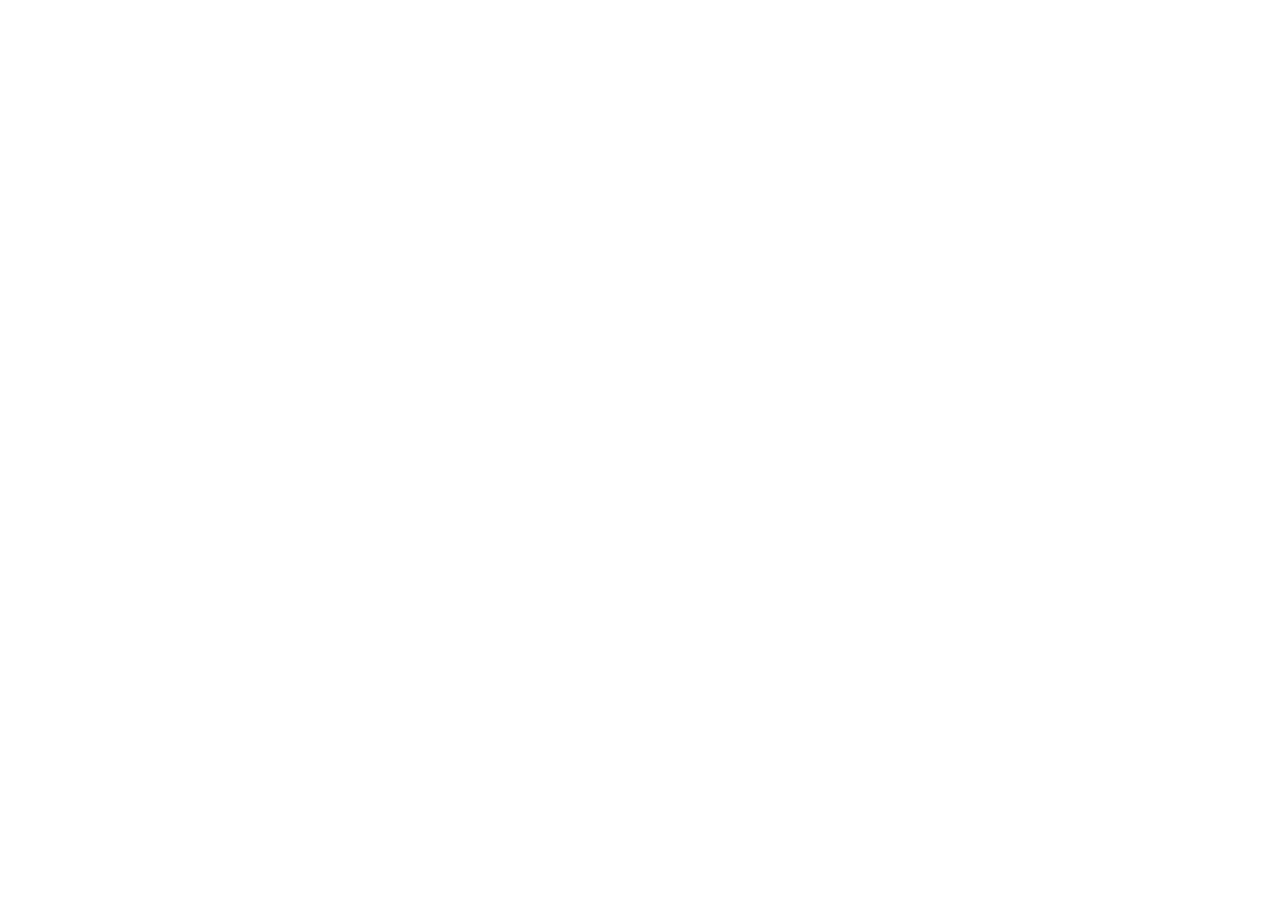
==== commit 9e623f21: "Tischsticker-Weiterleitung auf nannicoffeebar.de/karte umgestellt Co-Authored-By: Claude Opus 5.5 <n" ====
--- a/tisch/index.html
+++ b/tisch/index.html
@@ -12,15 +12,15 @@
   Wenn die Karte später woanders liegt, nur ZIEL unten an allen vier Stellen ändern.
   Diese Datei und das Repository nie löschen oder umbenennen, sonst funktionieren die Sticker nicht mehr.
 -->
-<meta http-equiv="refresh" content="0; url=https://madissna09-arch.github.io/nanni-coffee-bar/karte.html?t=03fa9f97df">
-<link rel="canonical" href="https://madissna09-arch.github.io/nanni-coffee-bar/karte.html?t=03fa9f97df">
-<script>location.replace("https://madissna09-arch.github.io/nanni-coffee-bar/karte.html?t=03fa9f97df" + location.hash);</script>
+<meta http-equiv="refresh" content="0; url=https://nannicoffeebar.de/karte?t=590dd009c2">
+<link rel="canonical" href="https://nannicoffeebar.de/karte?t=590dd009c2">
+<script>location.replace("https://nannicoffeebar.de/karte?t=590dd009c2" + location.hash);</script>
 <style>
 body{margin:0;min-height:100vh;display:flex;align-items:center;justify-content:center;background:#f7f0e6;color:#33261f;font-family:"Jost","Segoe UI",system-ui,sans-serif;text-align:center;padding:24px;box-sizing:border-box}
 a{color:#4f6249;font-weight:500}
 </style>
 </head>
 <body>
-<p>Die Karte wird geöffnet …<br><a href="https://madissna09-arch.github.io/nanni-coffee-bar/karte.html?t=03fa9f97df">Hier tippen, falls nichts passiert</a></p>
+<p>Die Karte wird geöffnet …<br><a href="https://nannicoffeebar.de/karte?t=590dd009c2">Hier tippen, falls nichts passiert</a></p>
 </body>
 </html>
